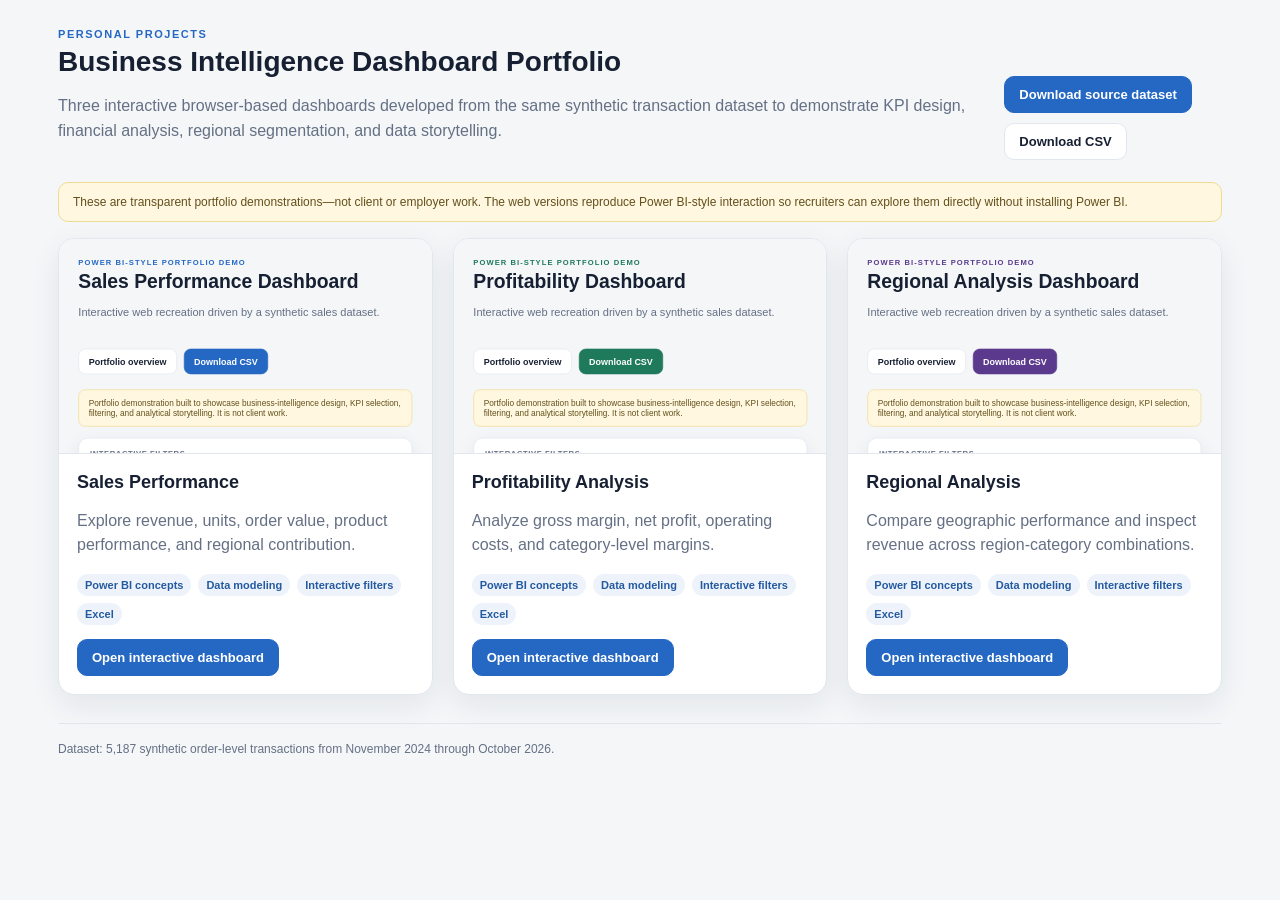
==== power-bi-portfolio/index.html @ 4064d176 "Flatten Power BI portfolio folder structure" ====
<!doctype html><html lang="en"><head><meta charset="utf-8"><meta name="viewport" content="width=device-width,initial-scale=1"><title>Business Intelligence Portfolio | Melanie Fernandez</title><link rel="stylesheet" href="styles.css"></head><body><div class="wrap"><header class="hero"><div><div class="eyebrow">Personal Projects</div><h1>Business Intelligence Dashboard Portfolio</h1><p>Three interactive browser-based dashboards developed from the same synthetic transaction dataset to demonstrate KPI design, financial analysis, regional segmentation, and data storytelling.</p></div><div class="actions"><a class="btn primary" href="data/Sample_Sales_Data.xlsx" download>Download source dataset</a><a class="btn" href="data/sample_sales_data.csv" download>Download CSV</a></div></header><div class="note">These are transparent portfolio demonstrations—not client or employer work. The web versions reproduce Power BI-style interaction so recruiters can explore them directly without installing Power BI.</div><section class="portfolio-grid"><article class="project-card"><div class="preview"><iframe src="sales-dashboard.html"></iframe></div><div class="project-body"><h2>Sales Performance</h2><p>Explore revenue, units, order value, product performance, and regional contribution.</p><div class="tags"><span class="tag">Power BI concepts</span><span class="tag">Data modeling</span><span class="tag">Interactive filters</span><span class="tag">Excel</span></div><a class="btn primary" href="sales-dashboard.html">Open interactive dashboard</a></div></article><article class="project-card"><div class="preview"><iframe src="profitability-dashboard.html"></iframe></div><div class="project-body"><h2>Profitability Analysis</h2><p>Analyze gross margin, net profit, operating costs, and category-level margins.</p><div class="tags"><span class="tag">Power BI concepts</span><span class="tag">Data modeling</span><span class="tag">Interactive filters</span><span class="tag">Excel</span></div><a class="btn primary" href="profitability-dashboard.html">Open interactive dashboard</a></div></article><article class="project-card"><div class="preview"><iframe src="regional-dashboard.html"></iframe></div><div class="project-body"><h2>Regional Analysis</h2><p>Compare geographic performance and inspect revenue across region-category combinations.</p><div class="tags"><span class="tag">Power BI concepts</span><span class="tag">Data modeling</span><span class="tag">Interactive filters</span><span class="tag">Excel</span></div><a class="btn primary" href="regional-dashboard.html">Open interactive dashboard</a></div></article></section><div class="footer">Dataset: 5,187 synthetic order-level transactions from November 2024 through October 2026.</div></div></body></html>
---- power-bi-portfolio/styles.css ----
:root{--bg:#f4f6f8;--panel:#fff;--ink:#172033;--muted:#657084;--line:#e2e7ee;--accent:#2568c4;--good:#17865d;--bad:#c83f49;--shadow:0 10px 30px rgba(24,39,75,.08)}
*{box-sizing:border-box}body{margin:0;background:var(--bg);color:var(--ink);font-family:Inter,"Segoe UI",Arial,sans-serif}.wrap{max-width:1220px;margin:auto;padding:28px}.hero{display:flex;justify-content:space-between;gap:24px;align-items:flex-end;margin-bottom:22px}.eyebrow{text-transform:uppercase;letter-spacing:.14em;font-size:11px;font-weight:800;color:var(--accent)}h1{margin:6px 0 4px;font-size:28px}p{color:var(--muted);line-height:1.55}.actions{display:flex;gap:10px;flex-wrap:wrap}.btn{display:inline-block;text-decoration:none;border:1px solid var(--line);background:#fff;color:var(--ink);padding:10px 14px;border-radius:10px;font-weight:700;font-size:13px}.btn.primary{background:var(--accent);border-color:var(--accent);color:#fff}.dashboard{display:grid;grid-template-columns:minmax(0,1fr) 240px;gap:16px}.main{display:flex;flex-direction:column;gap:16px}.card{background:var(--panel);border:1px solid var(--line);border-radius:14px;padding:16px;box-shadow:var(--shadow)}.kpis{display:grid;grid-template-columns:repeat(4,1fr);gap:14px}.kpi .label{font-size:11px;text-transform:uppercase;letter-spacing:.08em;color:var(--muted);font-weight:800}.kpi .value{font-size:25px;font-weight:800;margin-top:7px}.kpi .detail{font-size:12px;color:var(--good);margin-top:4px}.grid2{display:grid;grid-template-columns:1.55fr 1fr;gap:16px}.gridEqual{display:grid;grid-template-columns:1fr 1fr;gap:16px}.card h2{font-size:14px;margin:0 0 4px}.sub{font-size:11px;color:var(--muted);margin-bottom:12px}.filter-title{font-size:11px;color:var(--muted);text-transform:uppercase;letter-spacing:.08em;font-weight:800;margin-bottom:12px}.filter-group{margin-bottom:18px}.filter-group label{display:block;font-size:12px;font-weight:800;margin-bottom:7px}select,input{width:100%;padding:9px 10px;border:1px solid var(--line);border-radius:8px;background:#fff;color:var(--ink)}table{width:100%;border-collapse:collapse;font-size:12px}th{font-size:10px;text-transform:uppercase;letter-spacing:.06em;color:var(--muted);text-align:left;border-bottom:1px solid var(--line);padding:8px 6px}td{border-bottom:1px solid #eef1f5;padding:9px 6px}.num{text-align:right}.bar{height:9px;border-radius:8px;background:#eef2f7;overflow:hidden}.bar>i{display:block;height:100%;background:var(--accent);border-radius:8px}.chart{width:100%;height:230px}.chart svg{width:100%;height:100%;overflow:visible}.empty{padding:50px;text-align:center;color:var(--muted)}.portfolio-grid{display:grid;grid-template-columns:repeat(3,1fr);gap:20px}.project-card{background:#fff;border:1px solid var(--line);border-radius:16px;overflow:hidden;box-shadow:var(--shadow)}.preview{height:215px;background:#eef2f7;border-bottom:1px solid var(--line)}.preview iframe{width:145%;height:145%;border:0;transform:scale(.69);transform-origin:top left;pointer-events:none}.project-body{padding:18px}.project-body h2{margin:0 0 8px;font-size:18px}.tags{display:flex;gap:7px;flex-wrap:wrap;margin:14px 0}.tag{font-size:11px;background:#eef3fb;color:#245aa0;padding:5px 8px;border-radius:999px;font-weight:700}.note{background:#fff7df;border:1px solid #f0db96;padding:12px 14px;border-radius:10px;font-size:12px;color:#63501d;margin:16px 0}.footer{margin-top:28px;padding-top:18px;border-top:1px solid var(--line);font-size:12px;color:var(--muted)}@media(max-width:900px){.dashboard{grid-template-columns:1fr}.filters{order:-1}.kpis{grid-template-columns:repeat(2,1fr)}.grid2,.gridEqual,.portfolio-grid{grid-template-columns:1fr}.hero{align-items:flex-start;flex-direction:column}.preview{height:250px}}@media(max-width:520px){.wrap{padding:16px}.kpis{grid-template-columns:1fr}}
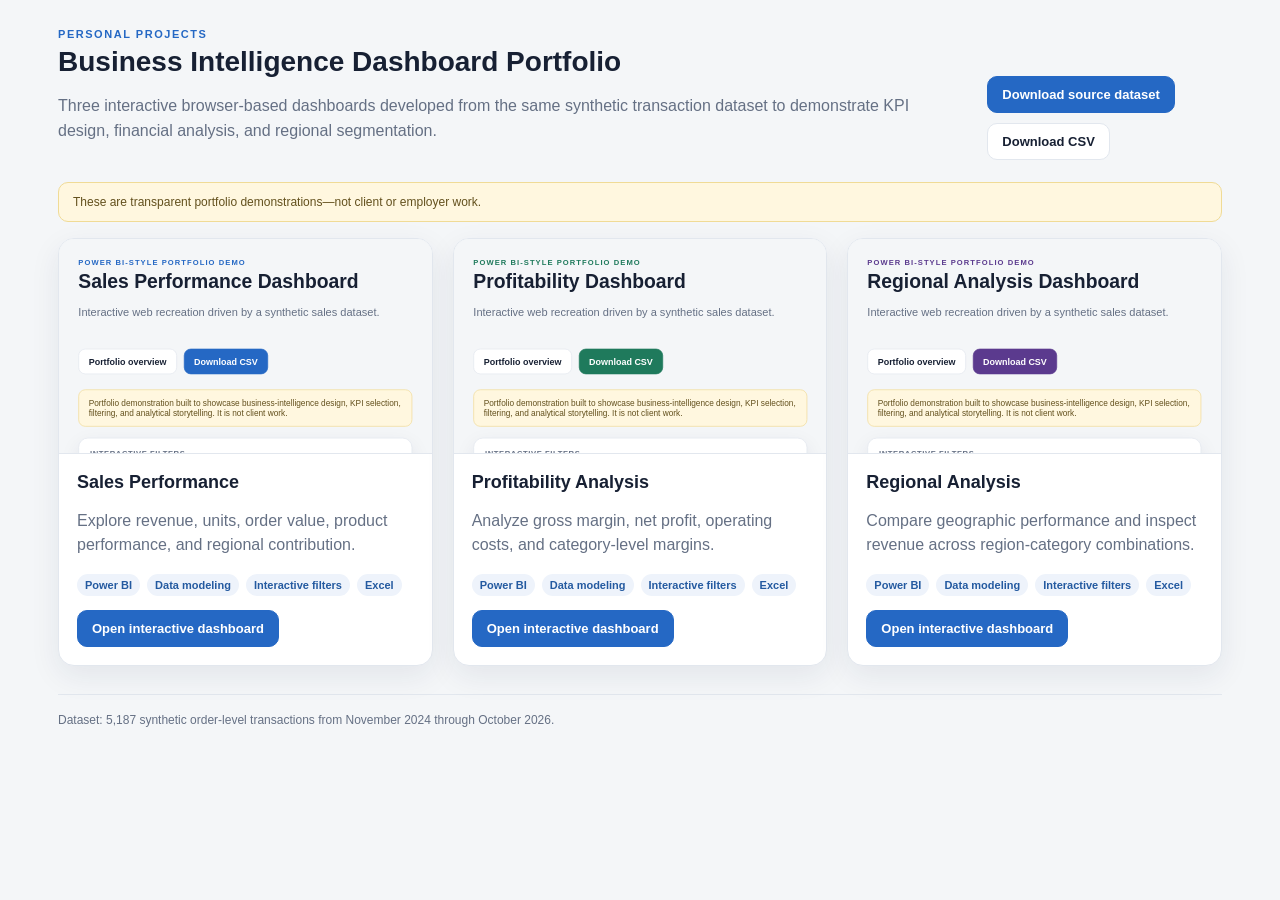
==== commit 589e577e: "cleanup" ====
--- a/power-bi-portfolio/index.html
+++ b/power-bi-portfolio/index.html
@@ -1 +1 @@
-<!doctype html><html lang="en"><head><meta charset="utf-8"><meta name="viewport" content="width=device-width,initial-scale=1"><title>Business Intelligence Portfolio | Melanie Fernandez</title><link rel="stylesheet" href="styles.css"></head><body><div class="wrap"><header class="hero"><div><div class="eyebrow">Personal Projects</div><h1>Business Intelligence Dashboard Portfolio</h1><p>Three interactive browser-based dashboards developed from the same synthetic transaction dataset to demonstrate KPI design, financial analysis, regional segmentation, and data storytelling.</p></div><div class="actions"><a class="btn primary" href="data/Sample_Sales_Data.xlsx" download>Download source dataset</a><a class="btn" href="data/sample_sales_data.csv" download>Download CSV</a></div></header><div class="note">These are transparent portfolio demonstrations—not client or employer work. The web versions reproduce Power BI-style interaction so recruiters can explore them directly without installing Power BI.</div><section class="portfolio-grid"><article class="project-card"><div class="preview"><iframe src="sales-dashboard.html"></iframe></div><div class="project-body"><h2>Sales Performance</h2><p>Explore revenue, units, order value, product performance, and regional contribution.</p><div class="tags"><span class="tag">Power BI concepts</span><span class="tag">Data modeling</span><span class="tag">Interactive filters</span><span class="tag">Excel</span></div><a class="btn primary" href="sales-dashboard.html">Open interactive dashboard</a></div></article><article class="project-card"><div class="preview"><iframe src="profitability-dashboard.html"></iframe></div><div class="project-body"><h2>Profitability Analysis</h2><p>Analyze gross margin, net profit, operating costs, and category-level margins.</p><div class="tags"><span class="tag">Power BI concepts</span><span class="tag">Data modeling</span><span class="tag">Interactive filters</span><span class="tag">Excel</span></div><a class="btn primary" href="profitability-dashboard.html">Open interactive dashboard</a></div></article><article class="project-card"><div class="preview"><iframe src="regional-dashboard.html"></iframe></div><div class="project-body"><h2>Regional Analysis</h2><p>Compare geographic performance and inspect revenue across region-category combinations.</p><div class="tags"><span class="tag">Power BI concepts</span><span class="tag">Data modeling</span><span class="tag">Interactive filters</span><span class="tag">Excel</span></div><a class="btn primary" href="regional-dashboard.html">Open interactive dashboard</a></div></article></section><div class="footer">Dataset: 5,187 synthetic order-level transactions from November 2024 through October 2026.</div></div></body></html>+<!doctype html><html lang="en"><head><meta charset="utf-8"><meta name="viewport" content="width=device-width,initial-scale=1"><title>Business Intelligence Portfolio | Melanie Fernandez</title><link rel="stylesheet" href="styles.css"></head><body><div class="wrap"><header class="hero"><div><div class="eyebrow">Personal Projects</div><h1>Business Intelligence Dashboard Portfolio</h1><p>Three interactive browser-based dashboards developed from the same synthetic transaction dataset to demonstrate KPI design, financial analysis, and regional segmentation.</p></div><div class="actions"><a class="btn primary" href="data/Sample_Sales_Data.xlsx" download>Download source dataset</a><a class="btn" href="data/sample_sales_data.csv" download>Download CSV</a></div></header><div class="note">These are transparent portfolio demonstrations—not client or employer work.</div><section class="portfolio-grid"><article class="project-card"><div class="preview"><iframe src="sales-dashboard.html"></iframe></div><div class="project-body"><h2>Sales Performance</h2><p>Explore revenue, units, order value, product performance, and regional contribution.</p><div class="tags"><span class="tag">Power BI </span><span class="tag">Data modeling</span><span class="tag">Interactive filters</span><span class="tag">Excel</span></div><a class="btn primary" href="sales-dashboard.html">Open interactive dashboard</a></div></article><article class="project-card"><div class="preview"><iframe src="profitability-dashboard.html"></iframe></div><div class="project-body"><h2>Profitability Analysis</h2><p>Analyze gross margin, net profit, operating costs, and category-level margins.</p><div class="tags"><span class="tag">Power BI</span><span class="tag">Data modeling</span><span class="tag">Interactive filters</span><span class="tag">Excel</span></div><a class="btn primary" href="profitability-dashboard.html">Open interactive dashboard</a></div></article><article class="project-card"><div class="preview"><iframe src="regional-dashboard.html"></iframe></div><div class="project-body"><h2>Regional Analysis</h2><p>Compare geographic performance and inspect revenue across region-category combinations.</p><div class="tags"><span class="tag">Power BI</span><span class="tag">Data modeling</span><span class="tag">Interactive filters</span><span class="tag">Excel</span></div><a class="btn primary" href="regional-dashboard.html">Open interactive dashboard</a></div></article></section><div class="footer">Dataset: 5,187 synthetic order-level transactions from November 2024 through October 2026.</div></div></body></html>
